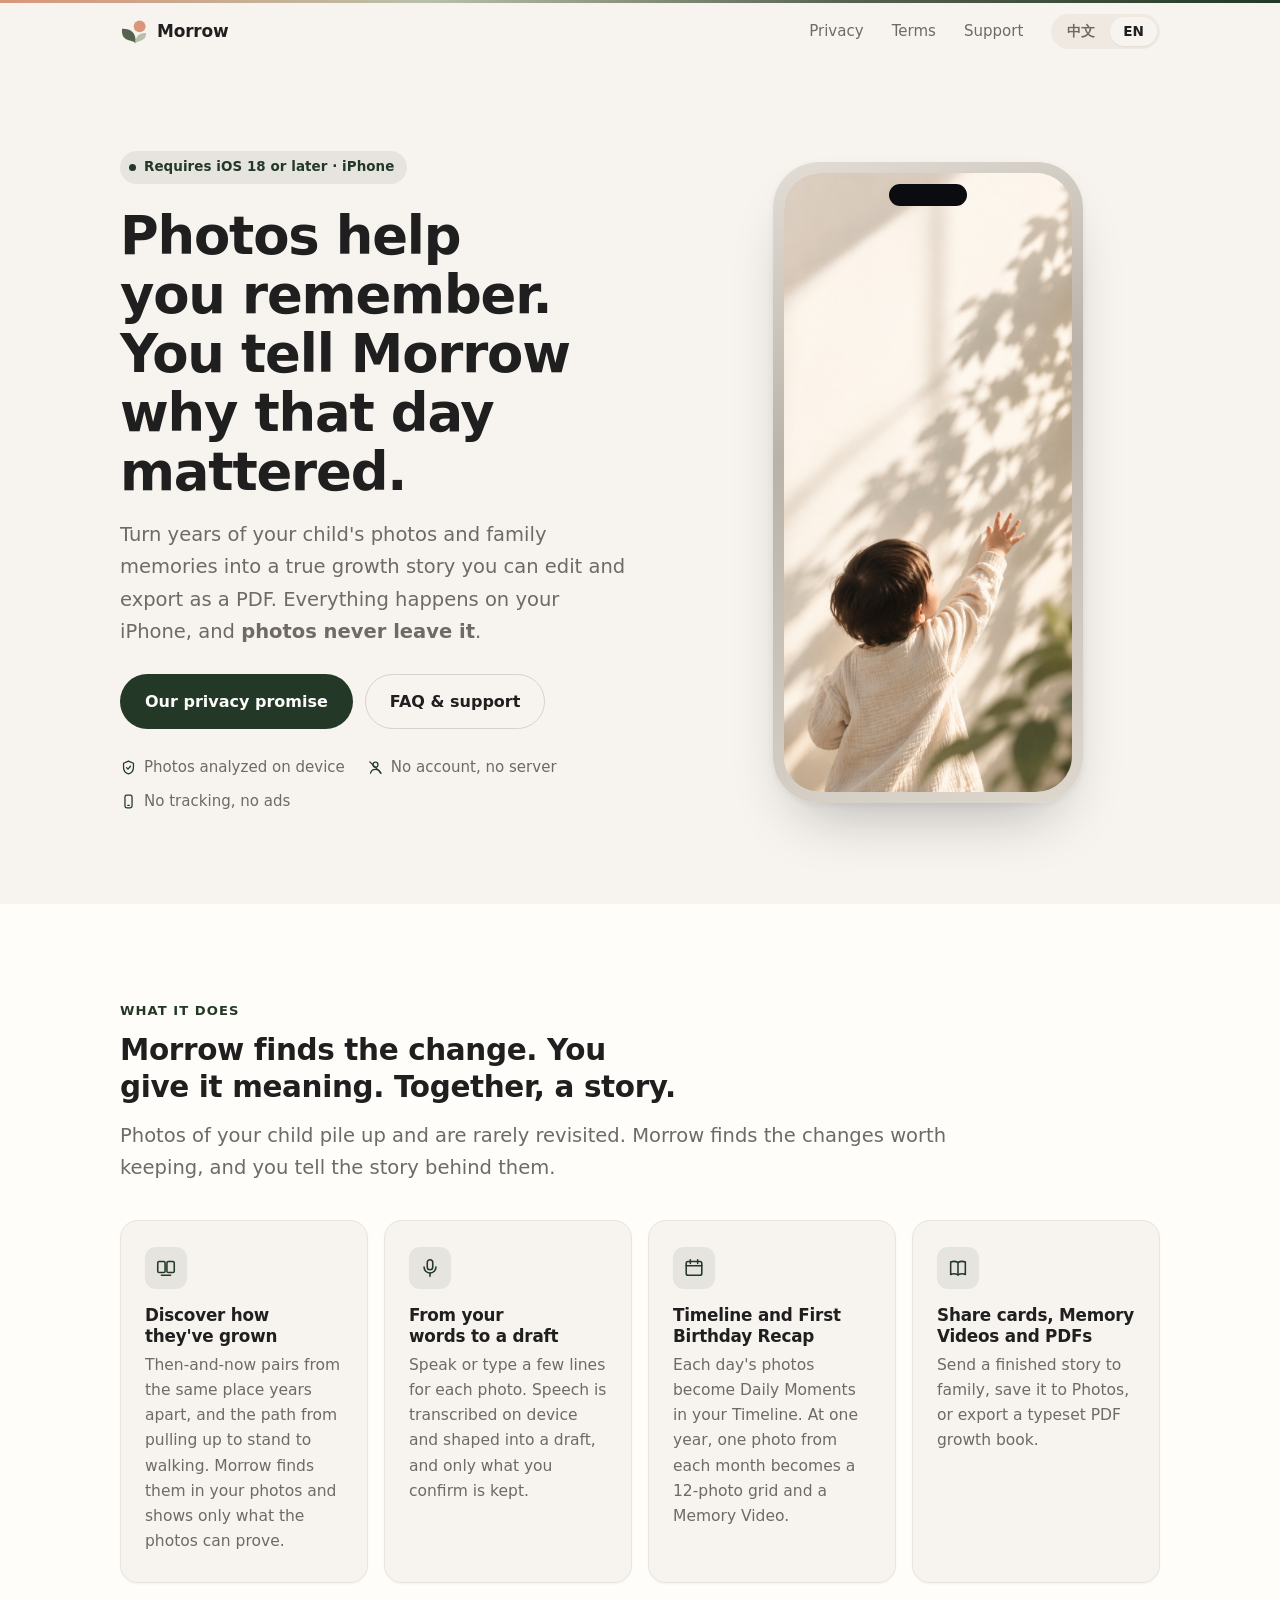
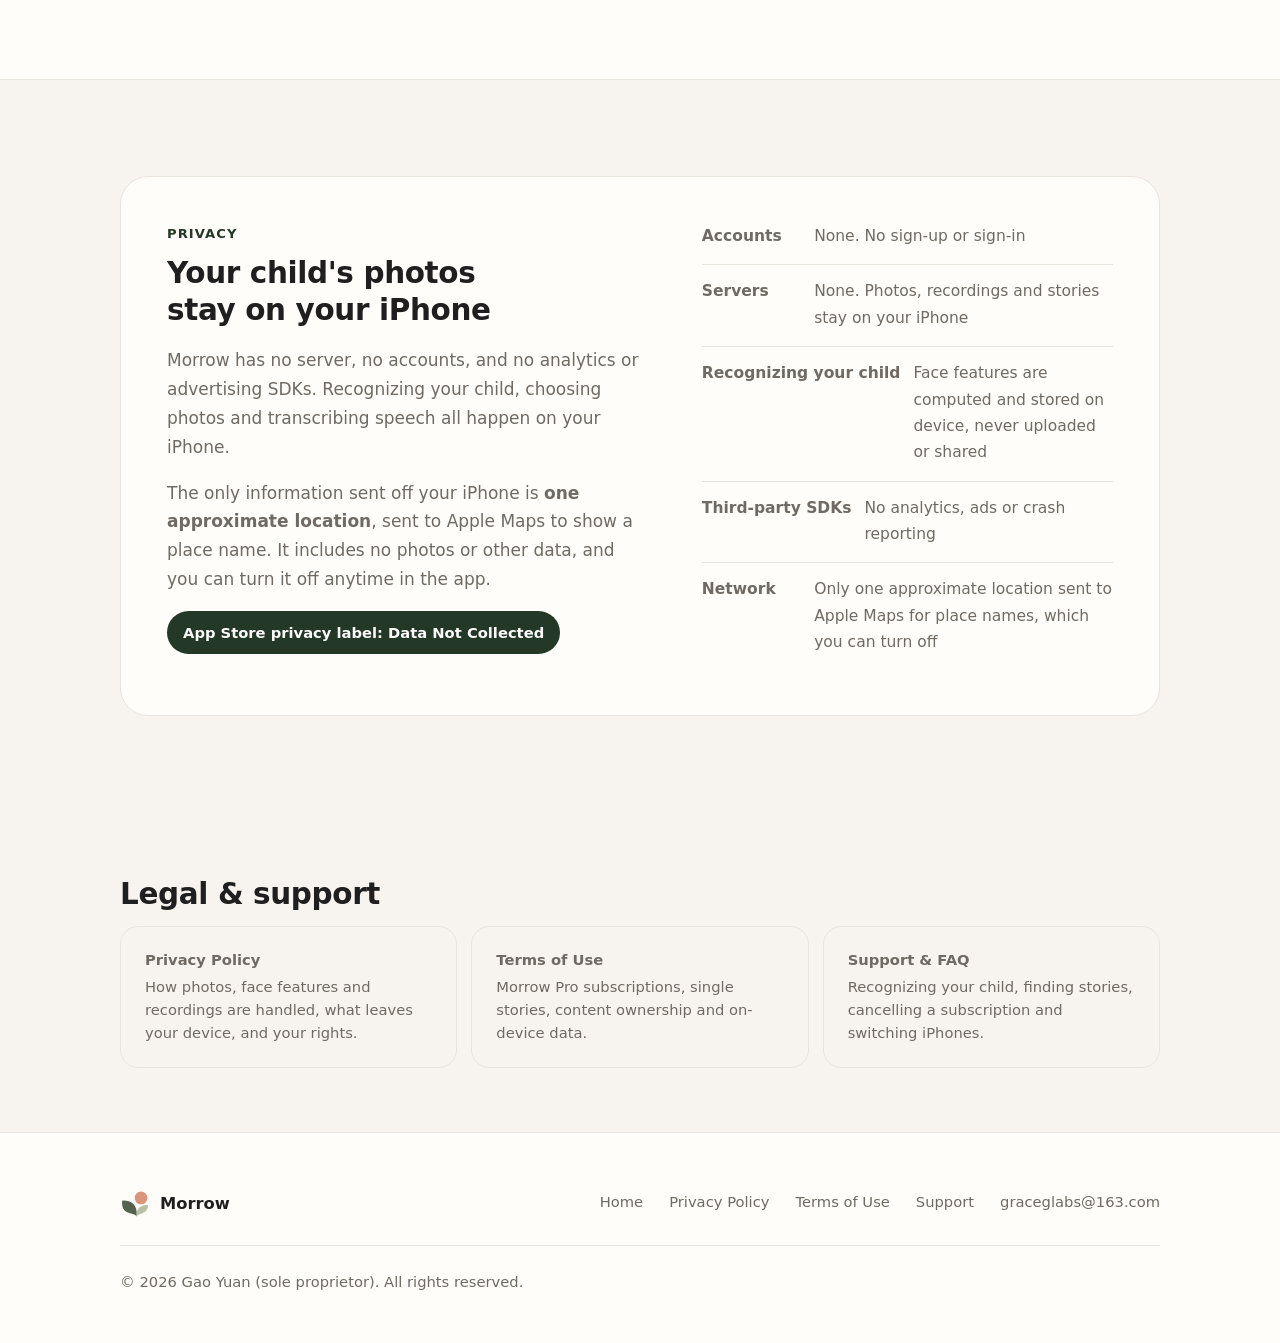
==== morrow/index.html @ 4520cb87 "同步 慢慢/Morrow 站点" ====
<!doctype html>
<html lang="zh-CN"
      data-title-zh="慢慢 — 让时光慢下来"
      data-title-en="Morrow — Small Moments, Bigger Tomorrow"
      data-desc-zh="慢慢帮家长把多年散落的孩子照片，完成为一篇真实、连贯、可编辑、可导出 PDF 的成长故事。照片只在你的 iPhone 上。"
      data-desc-en="Morrow turns years of your child's photos into a true, connected growth story you can edit and export as a PDF. Photos never leave your iPhone.">
<head>
<meta charset="utf-8">
<meta name="viewport" content="width=device-width, initial-scale=1, viewport-fit=cover">
<title>慢慢 — 让时光慢下来</title>
<meta name="description" content="慢慢帮家长把多年散落的孩子照片，完成为一篇真实、连贯、可编辑、可导出 PDF 的成长故事。照片只在你的 iPhone 上。">
<meta name="theme-color" content="#f7f3ee" media="(prefers-color-scheme: light)">
<meta name="theme-color" content="#161513" media="(prefers-color-scheme: dark)">
<link rel="icon" href="mark.svg" type="image/svg+xml">
<link rel="apple-touch-icon" href="mark.svg">
<link rel="stylesheet" href="style.css">
<script>
(function () {
  var d = document.documentElement, K = 'morrow-site-lang', l = null, m;
  try { m = location.search.match(/[?&]lang=(zh|en)/); if (m) { l = m[1]; } } catch (e) {}
  if (!l && location.hash === '#en') { l = 'en'; }
  if (!l && location.hash === '#zh') { l = 'zh'; }
  if (l) { try { localStorage.setItem(K, l); } catch (e) {} }
  if (!l) { try { var s = localStorage.getItem(K); if (s === 'zh' || s === 'en') { l = s; } } catch (e) {} }
  if (!l) {
    var n = navigator.languages || [navigator.language || ''];
    for (var i = 0; i < n.length; i++) { if (/^zh(-|_|$)/i.test(n[i] || '')) { l = 'zh'; break; } }
  }
  if (!l) {
    try {
      var t = Intl.DateTimeFormat().resolvedOptions().timeZone || '';
      if (t === 'Asia/Shanghai' || t === 'Asia/Chongqing' || t === 'Asia/Harbin' || t === 'Asia/Urumqi' || t === 'PRC') { l = 'zh'; }
    } catch (e) {}
  }
  d.setAttribute('data-lang', l || 'en');
  d.lang = (l === 'zh') ? 'zh-CN' : 'en';
  var T = d.getAttribute('data-title-' + (l || 'en'));
  if (T) { document.title = T; }
}());
</script>
<noscript><style>.langswitch { display: none; }</style></noscript>
</head>
<body>

<a class="skip" href="#main"><span lang="zh">跳到主要内容</span><span lang="en">Skip to content</span></a>

<header class="topbar">
  <div class="container topbar__inner">
    <a class="brand" href="index.html">
      <img src="mark.svg" alt="" aria-hidden="true" width="28" height="28">
      <span lang="zh">慢慢</span><span lang="en">Morrow</span>
    </a>

    <nav class="topnav" aria-label="Site">
      <a href="privacy.html"><span lang="zh">隐私政策</span><span lang="en">Privacy</span></a>
      <a href="terms.html"><span lang="zh">使用条款</span><span lang="en">Terms</span></a>
      <a href="support.html"><span lang="zh">支持</span><span lang="en">Support</span></a>
    </nav>

    <div class="langswitch" role="group" aria-label="Language / 语言">
      <button type="button" data-set-lang="zh" aria-pressed="true" lang="zh-CN">中文</button>
      <button type="button" data-set-lang="en" aria-pressed="false" lang="en">EN</button>
    </div>
  </div>
</header>

<main id="main">

  <section class="hero">
    <div class="container hero__grid">
      <div class="hero__copy">
        <p class="eyebrow">
          <span lang="zh">iOS 18 或更新版本 · iPhone</span><span lang="en">Requires iOS 18 or later · iPhone</span>
        </p>

        <h1>
          <span lang="zh">照片帮你想起来，<br>你来告诉慢慢，<br>那一天为什么重要</span><span lang="en">Photos help you remember.<br>You tell Morrow<br>why that day mattered.</span>
        </h1>

        <p class="lede">
          <span lang="zh">将多年散落的孩子照片与家庭记忆，整理为一篇真实、可编辑、可导出 PDF 的成长故事。全程在 iPhone 本机完成，<strong>照片不上传</strong>。</span><span lang="en">Turn years of your child's photos and family memories into a true growth story you can edit and export as a PDF. Everything happens on your iPhone, and <strong>photos never leave it</strong>.</span>
        </p>

        <div class="cta-row">
          <a class="btn btn--primary" href="#privacy">
            <span lang="zh">隐私承诺</span><span lang="en">Our privacy promise</span>
          </a>
          <a class="btn btn--ghost" href="support.html">
            <span lang="zh">常见问题</span><span lang="en">FAQ &amp; support</span>
          </a>
        </div>

        <ul class="trust">
          <li>
            <svg viewBox="0 0 24 24" fill="none" stroke="currentColor" stroke-width="1.8" stroke-linecap="round" stroke-linejoin="round" aria-hidden="true"><path d="M12 3 5 6v5.5c0 4.3 2.9 8.3 7 9.5 4.1-1.2 7-5.2 7-9.5V6l-7-3Z"/><path d="m9.2 12.2 2 2 3.6-4"/></svg>
            <span lang="zh">照片仅在本机分析</span><span lang="en">Photos analyzed on device</span>
          </li>
          <li>
            <svg viewBox="0 0 24 24" fill="none" stroke="currentColor" stroke-width="1.8" stroke-linecap="round" stroke-linejoin="round" aria-hidden="true"><circle cx="12" cy="8" r="3.5"/><path d="M5 20c.8-3.6 3.6-5.5 7-5.5s6.2 1.9 7 5.5"/><path d="m4 4 16 16"/></svg>
            <span lang="zh">无账号、无服务器</span><span lang="en">No account, no server</span>
          </li>
          <li>
            <svg viewBox="0 0 24 24" fill="none" stroke="currentColor" stroke-width="1.8" stroke-linecap="round" stroke-linejoin="round" aria-hidden="true"><rect x="7" y="3" width="10" height="18" rx="2.5"/><path d="M11 17.5h2"/></svg>
            <span lang="zh">不追踪、无广告</span><span lang="en">No tracking, no ads</span>
          </li>
        </ul>
      </div>

      <div class="hero__visual">
        <div class="device" aria-hidden="true">
          <div class="device__screen">
            <img class="device__photo" src="hero.jpg" alt="" width="720" height="1520" decoding="async">
          </div>
        </div>
      </div>
    </div>
  </section>

  <section class="band band--tint" id="features">
    <div class="container">
      <span class="section-kicker" lang="zh">慢慢能做什么</span>
      <span class="section-kicker" lang="en">What it does</span>

      <h2>
        <span lang="zh">机器发现变化，家长赋予意义，慢慢完成故事</span><span lang="en">Morrow finds the change. You give it meaning. Together, a story.</span>
      </h2>

      <p class="lede">
        <span lang="zh">孩子的照片越拍越多，却很少再被翻看。慢慢从相册中找出值得留下的变化，再由你讲述照片背后的故事。</span><span lang="en">Photos of your child pile up and are rarely revisited. Morrow finds the changes worth keeping, and you tell the story behind them.</span>
      </p>

      <div class="cards">
        <article class="card">
          <div class="card__icon">
            <svg viewBox="0 0 24 24" fill="none" stroke="currentColor" stroke-width="1.7" stroke-linecap="round" stroke-linejoin="round" aria-hidden="true"><rect x="3" y="5" width="8" height="12" rx="1.5"/><rect x="13" y="5" width="8" height="12" rx="1.5"/><path d="M7 20h10"/></svg>
          </div>
          <h3><span lang="zh">发现成长中的变化</span><span lang="en">Discover how they've grown</span></h3>
          <p>
            <span lang="zh">同一地点相隔数年的「那时 / 现在」，从扶着站到独立行走的成长路径，都能从照片中自动发现；只呈现照片能证明的事实。</span><span lang="en">Then-and-now pairs from the same place years apart, and the path from pulling up to stand to walking. Morrow finds them in your photos and shows only what the photos can prove.</span>
          </p>
        </article>

        <article class="card">
          <div class="card__icon">
            <svg viewBox="0 0 24 24" fill="none" stroke="currentColor" stroke-width="1.7" stroke-linecap="round" stroke-linejoin="round" aria-hidden="true"><rect x="9" y="3" width="6" height="11" rx="3"/><path d="M5.5 11a6.5 6.5 0 0 0 13 0"/><path d="M12 17.5V21"/></svg>
          </div>
          <h3><span lang="zh">讲述与成稿</span><span lang="en">From your words to a draft</span></h3>
          <p>
            <span lang="zh">为每张照片说几句或写几句，语音在本机转为文字并整理为初稿；故事中只保留你确认过的内容。</span><span lang="en">Speak or type a few lines for each photo. Speech is transcribed on device and shaped into a draft, and only what you confirm is kept.</span>
          </p>
        </article>

        <article class="card">
          <div class="card__icon">
            <svg viewBox="0 0 24 24" fill="none" stroke="currentColor" stroke-width="1.7" stroke-linecap="round" stroke-linejoin="round" aria-hidden="true"><rect x="3.5" y="5" width="17" height="15" rx="2"/><path d="M3.5 9.5h17"/><path d="M8 3v4M16 3v4"/></svg>
          </div>
          <h3><span lang="zh">时光与周岁回忆</span><span lang="en">Timeline and First Birthday Recap</span></h3>
          <p>
            <span lang="zh">每天的照片整理为时光中的成长瞬间；孩子满一岁时，从十二个月中各选一张，生成十二宫格与回忆视频。</span><span lang="en">Each day's photos become Daily Moments in your Timeline. At one year, one photo from each month becomes a 12-photo grid and a Memory Video.</span>
          </p>
        </article>

        <article class="card">
          <div class="card__icon">
            <svg viewBox="0 0 24 24" fill="none" stroke="currentColor" stroke-width="1.7" stroke-linecap="round" stroke-linejoin="round" aria-hidden="true"><path d="M4 5.5C6.5 4.5 9.5 4.5 12 6c2.5-1.5 5.5-1.5 8-.5V19c-2.5-1-5.5-1-8 .5-2.5-1.5-5.5-1.5-8-.5Z"/><path d="M12 6v13.5"/></svg>
          </div>
          <h3><span lang="zh">分享卡、回忆视频与 PDF</span><span lang="en">Share cards, Memory Videos and PDFs</span></h3>
          <p>
            <span lang="zh">完成的故事可发给家人、存到相册，或导出排版好的 PDF 成长书。</span><span lang="en">Send a finished story to family, save it to Photos, or export a typeset PDF growth book.</span>
          </p>
        </article>
      </div>
    </div>
  </section>

  <section class="band" id="privacy">
    <div class="container">
      <div class="panel">
        <div>
          <span class="section-kicker" lang="zh">隐私承诺</span>
          <span class="section-kicker" lang="en">Privacy</span>

          <h2>
            <span lang="zh">孩子的照片，只留在你的 iPhone 上</span><span lang="en">Your child's photos stay on your iPhone</span>
          </h2>

          <p class="muted">
            <span lang="zh">慢慢没有服务器与账号体系，也不含任何统计或广告 SDK。识别孩子、挑选照片与语音转写均在本机完成。</span><span lang="en">Morrow has no server, no accounts, and no analytics or advertising SDKs. Recognizing your child, choosing photos and transcribing speech all happen on your iPhone.</span>
          </p>

          <p class="muted">
            <span lang="zh">唯一对外发送的信息，是为显示地名提交给 Apple 地图的<strong>一处大致坐标</strong>，不含照片及其他信息，可随时在 App 中关闭。</span><span lang="en">The only information sent off your iPhone is <strong>one approximate location</strong>, sent to Apple Maps to show a place name. It includes no photos or other data, and you can turn it off anytime in the app.</span>
          </p>

          <p>
            <span class="badge-label" lang="zh">App Store 隐私标签：不收集数据</span>
            <span class="badge-label" lang="en">App Store privacy label: Data Not Collected</span>
          </p>
        </div>

        <ul class="factlist">
          <li>
            <b><span lang="zh">账号</span><span lang="en">Accounts</span></b>
            <span><span lang="zh">无需注册或登录</span><span lang="en">None. No sign-up or sign-in</span></span>
          </li>
          <li>
            <b><span lang="zh">服务器</span><span lang="en">Servers</span></b>
            <span><span lang="zh">无。照片、录音与故事仅保存在本机</span><span lang="en">None. Photos, recordings and stories stay on your iPhone</span></span>
          </li>
          <li>
            <b><span lang="zh">认出孩子</span><span lang="en">Recognizing your child</span></b>
            <span><span lang="zh">人脸特征仅在本机计算与保存，不上传、不共享</span><span lang="en">Face features are computed and stored on device, never uploaded or shared</span></span>
          </li>
          <li>
            <b><span lang="zh">第三方 SDK</span><span lang="en">Third-party SDKs</span></b>
            <span><span lang="zh">无统计、广告与崩溃上报</span><span lang="en">No analytics, ads or crash reporting</span></span>
          </li>
          <li>
            <b><span lang="zh">网络行为</span><span lang="en">Network</span></b>
            <span><span lang="zh">仅查询地名时向 Apple 地图发送一处大致坐标，可关闭</span><span lang="en">Only one approximate location sent to Apple Maps for place names, which you can turn off</span></span>
          </li>
        </ul>
      </div>
    </div>
  </section>

  <section class="band band--tight" id="docs">
    <div class="container">
      <h2>
        <span lang="zh">条款与支持</span><span lang="en">Legal &amp; support</span>
      </h2>

      <ul class="doclinks">
        <li>
          <a href="privacy.html">
            <strong><span lang="zh">隐私政策</span><span lang="en">Privacy Policy</span></strong>
            <span><span lang="zh">照片、人脸特征与录音的处理方式、对外发送的信息及你的权利。</span><span lang="en">How photos, face features and recordings are handled, what leaves your device, and your rights.</span></span>
          </a>
        </li>
        <li>
          <a href="terms.html">
            <strong><span lang="zh">使用条款</span><span lang="en">Terms of Use</span></strong>
            <span><span lang="zh">慢慢 Pro 自动续期订阅、单篇故事、内容归属与本机数据。</span><span lang="en">Morrow Pro subscriptions, single stories, content ownership and on-device data.</span></span>
          </a>
        </li>
        <li>
          <a href="support.html">
            <strong><span lang="zh">支持与常见问题</span><span lang="en">Support & FAQ</span></strong>
            <span><span lang="zh">无法识别孩子、尚未发现故事、取消订阅与更换设备。</span><span lang="en">Recognizing your child, finding stories, cancelling a subscription and switching iPhones.</span></span>
          </a>
        </li>
      </ul>
    </div>
  </section>

</main>

<footer>
  <div class="container">
    <div class="footer__top">
      <div class="footer__brand">
        <img src="mark.svg" alt="" aria-hidden="true" width="30" height="30">
        <span lang="zh">慢慢</span><span lang="en">Morrow</span>
      </div>
      <ul class="footer__nav">
        <li><a href="index.html"><span lang="zh">首页</span><span lang="en">Home</span></a></li>
        <li><a href="privacy.html"><span lang="zh">隐私政策</span><span lang="en">Privacy Policy</span></a></li>
        <li><a href="terms.html"><span lang="zh">使用条款</span><span lang="en">Terms of Use</span></a></li>
        <li><a href="support.html"><span lang="zh">支持</span><span lang="en">Support</span></a></li>
        <li><a href="mailto:graceglabs@163.com">graceglabs@163.com</a></li>
      </ul>
    </div>

    <div class="footer__legal">
      <p class="muted" lang="zh">© <span class="js-year">2026</span> 高园（个体工商户「北京贝贝之星孕婴服装专营店」经营者）。保留所有权利。</p>
      <p class="muted" lang="en">© <span class="js-year">2026</span> Gao Yuan (sole proprietor). All rights reserved.</p>
    <template data-icp-insertion-point></template>
    </div>
  </div>
</footer>

<script src="site.js" defer></script>
</body>
</html>
---- morrow/style.css ----
:root {
  --bg: #f7f3ee;
  --surface: #fffdf9;
  --surface-2: #efe9e1;
  --fg: #1f1f1f;
  --fg-2: #6f6a63;
  --fg-3: #938c83;
  --line: #e9e4de;
  --line-strong: #d9d2c9;
  --accent: #233827;
  --accent-fg: #fbfbfa;
  --accent-wash: rgba(35, 56, 39, 0.08);
  --coral: #c0704f;

  --b1: #d9967a;
  --b2: #b9c0a8;
  --b3: #55624f;
  --b4: #233827;

  --topbar-bg: rgba(247, 243, 238, 0.82);
  --shadow-sm: 0 1px 2px rgba(16, 18, 26, 0.05);
  --shadow-md: 0 1px 2px rgba(16, 18, 26, 0.04), 0 10px 28px -14px rgba(16, 18, 26, 0.18);
  --shadow-lg: 0 2px 6px rgba(16, 18, 26, 0.05), 0 32px 64px -28px rgba(16, 18, 26, 0.32);

  --r-sm: 11px;
  --r-md: 18px;
  --r-lg: 28px;
  --r-pill: 999px;

  --maxw: 1120px;
  --gutter: clamp(20px, 5vw, 40px);
}

@media (prefers-color-scheme: dark) {
  :root {
    --bg: #161513;
    --surface: #23211e;
    --surface-2: #2c2a26;
    --fg: #f2eee8;
    --fg-2: #a8a198;
    --fg-3: #857e75;
    --line: #3a3632;
    --line-strong: #4a4540;
    --accent: #c5d1b8;
    --accent-fg: #16241a;
    --accent-wash: rgba(197, 209, 184, 0.12);
    --coral: #e3a588;

    --b1: #e3a588;
    --b2: #c7ceb7;
    --b3: #a7b596;
    --b4: #c5d1b8;

    --topbar-bg: rgba(22, 21, 19, 0.8);
    --shadow-sm: 0 1px 2px rgba(0, 0, 0, 0.4);
    --shadow-md: 0 1px 2px rgba(0, 0, 0, 0.4), 0 12px 32px -16px rgba(0, 0, 0, 0.7);
    --shadow-lg: 0 2px 8px rgba(0, 0, 0, 0.45), 0 36px 72px -32px rgba(0, 0, 0, 0.85);
  }
}


*, *::before, *::after { box-sizing: border-box; }

html {
  -webkit-text-size-adjust: 100%;
  scroll-behavior: smooth;
  scroll-padding-top: 88px;
}

@media (prefers-reduced-motion: reduce) {
  html { scroll-behavior: auto; }
  *, *::before, *::after {
    animation-duration: 0.01ms !important;
    animation-iteration-count: 1 !important;
    transition-duration: 0.01ms !important;
  }
}

body {
  margin: 0;
  background: var(--bg);
  color: var(--fg);
  font-family: -apple-system, BlinkMacSystemFont, "SF Pro Text", "Segoe UI",
               "PingFang SC", "Hiragino Sans GB", "Microsoft YaHei", system-ui,
               "Helvetica Neue", Arial, sans-serif;
  font-size: 17px;
  line-height: 1.7;
  -webkit-font-smoothing: antialiased;
  text-rendering: optimizeLegibility;
}

body::before {
  content: "";
  position: fixed;
  inset: 0 0 auto 0;
  height: 3px;
  z-index: 60;
  background: linear-gradient(90deg, var(--b1), var(--b2), var(--b3), var(--b4));
}

img { max-width: 100%; height: auto; }

a {
  color: var(--accent);
  text-underline-offset: 3px;
  text-decoration-thickness: 1px;
}
a:hover { text-decoration-thickness: 2px; }

:focus-visible {
  outline: 2px solid var(--accent);
  outline-offset: 3px;
  border-radius: 4px;
}

p, li { overflow-wrap: break-word; }

strong { font-weight: 650; }

code, kbd {
  font-family: ui-monospace, SFMono-Regular, Menlo, monospace;
  font-size: 0.9em;
  padding: 1px 5px;
  border-radius: 5px;
  background: var(--surface-2);
}

hr { display: none; }

.skip {
  position: absolute;
  left: -9999px;
  top: 0;
  z-index: 100;
}
.skip:focus {
  left: 12px;
  top: 12px;
  padding: 10px 16px;
  background: var(--bg);
  border: 1px solid var(--line-strong);
  border-radius: var(--r-sm);
  text-decoration: none;
}


html[data-lang="zh"] [lang="en"],
html[data-lang="en"] [lang="zh"] { display: none; }

html[data-lang] .langswitch button { display: inline-block; }


.container {
  width: 100%;
  max-width: var(--maxw);
  margin: 0 auto;
  padding-inline: var(--gutter);
}

.prose { max-width: 760px; }

main { display: block; }


.topbar {
  position: sticky;
  top: 0;
  z-index: 50;
  background: var(--topbar-bg);
  -webkit-backdrop-filter: saturate(180%) blur(20px);
  backdrop-filter: saturate(180%) blur(20px);
  border-bottom: 1px solid transparent;
  transition: border-color 0.2s ease;
}
.topbar.is-scrolled { border-bottom-color: var(--line); }

.topbar__inner {
  display: flex;
  align-items: center;
  gap: 16px;
  min-height: 60px;
  padding-top: 3px;
}

.brand {
  display: inline-flex;
  align-items: center;
  gap: 9px;
  font-weight: 650;
  font-size: 1.06rem;
  letter-spacing: -0.01em;
  color: var(--fg);
  text-decoration: none;
  margin-right: auto;
}
.brand img {
  width: 28px;
  height: 28px;
  border-radius: 7px;
  flex: none;
}

.topnav {
  display: flex;
  align-items: center;
  gap: 4px;
}
.topnav a {
  padding: 7px 12px;
  border-radius: var(--r-sm);
  color: var(--fg-2);
  font-size: 0.94rem;
  font-weight: 500;
  text-decoration: none;
  white-space: nowrap;
}
.topnav a:hover { color: var(--fg); background: var(--surface); }
.topnav a[aria-current="page"] { color: var(--fg); font-weight: 600; }

@media (max-width: 720px) {
  .topnav { display: none; }
}

.langswitch {
  display: inline-flex;
  padding: 3px;
  gap: 2px;
  background: var(--surface-2);
  border-radius: var(--r-pill);
  flex: none;
}
.langswitch button {
  appearance: none;
  border: 0;
  margin: 0;
  padding: 5px 13px;
  font: inherit;
  font-size: 0.85rem;
  font-weight: 600;
  line-height: 1.4;
  color: var(--fg-2);
  background: transparent;
  border-radius: var(--r-pill);
  cursor: pointer;
  transition: color 0.15s ease, background-color 0.15s ease;
}
.langswitch button:hover { color: var(--fg); }

html[data-lang="zh"] .langswitch [data-set-lang="zh"],
html[data-lang="en"] .langswitch [data-set-lang="en"] {
  color: var(--fg);
  background: var(--bg);
  box-shadow: var(--shadow-sm);
  cursor: default;
}


h1, h2, h3 {
  color: var(--fg);
  line-height: 1.25;
  letter-spacing: -0.012em;
  text-wrap: balance;
}

h1 {
  font-size: clamp(2rem, 1.4rem + 2.6vw, 3.3rem);
  font-weight: 700;
  letter-spacing: -0.022em;
  line-height: 1.12;
  margin: 0 0 18px;
}

h2 {
  font-size: clamp(1.4rem, 1.2rem + 0.8vw, 1.9rem);
  font-weight: 660;
  margin: 0 0 14px;
}

h3 {
  font-size: 1.1rem;
  font-weight: 640;
  margin: 32px 0 8px;
}

.eyebrow {
  display: inline-flex;
  align-items: center;
  gap: 8px;
  padding: 5px 13px 5px 9px;
  margin: 0 0 22px;
  border-radius: var(--r-pill);
  background: var(--accent-wash);
  color: var(--accent);
  font-size: 0.84rem;
  font-weight: 600;
  letter-spacing: 0.005em;
}
.eyebrow::before {
  content: "";
  width: 7px;
  height: 7px;
  border-radius: 50%;
  background: currentColor;
}

.section-kicker {
  display: block;
  margin: 0 0 10px;
  color: var(--accent);
  font-size: 0.82rem;
  font-weight: 700;
  letter-spacing: 0.08em;
  text-transform: uppercase;
}

.lede {
  font-size: clamp(1.05rem, 1rem + 0.35vw, 1.22rem);
  line-height: 1.65;
  color: var(--fg-2);
  margin: 0 0 26px;
  max-width: 46em;
}

.muted { color: var(--fg-2); }

.small { font-size: 0.92rem; }


section { scroll-margin-top: 88px; }

.band { padding: clamp(56px, 8vw, 96px) 0; }
.band--tint { background: var(--surface); }
.band--tight { padding: clamp(40px, 5vw, 64px) 0; }

.band + .band--tint,
.band--tint + .band { border-top: 1px solid var(--line); }


.hero {
  padding: clamp(48px, 7vw, 92px) 0 clamp(52px, 7vw, 96px);
}

.hero__grid {
  display: grid;
  gap: clamp(36px, 5vw, 64px);
  align-items: center;
}

@media (min-width: 900px) {
  .hero__grid { grid-template-columns: minmax(0, 1.05fr) minmax(0, 0.95fr); }
}

.hero__copy { min-width: 0; }

.cta-row {
  display: flex;
  flex-wrap: wrap;
  gap: 12px;
  margin: 0 0 26px;
}

.btn {
  display: inline-flex;
  align-items: center;
  justify-content: center;
  gap: 8px;
  padding: 13px 24px;
  border-radius: var(--r-pill);
  font-size: 1rem;
  font-weight: 600;
  text-decoration: none;
  border: 1px solid transparent;
  transition: transform 0.12s ease, background-color 0.15s ease, border-color 0.15s ease;
}
.btn:active { transform: scale(0.985); }

.btn--primary {
  background: var(--accent);
  color: var(--accent-fg);
}
.btn--primary:hover { filter: brightness(1.08); }

.btn--ghost {
  background: transparent;
  color: var(--fg);
  border-color: var(--line-strong);
}
.btn--ghost:hover { background: var(--surface); border-color: var(--fg-3); }

.trust {
  display: flex;
  flex-wrap: wrap;
  gap: 8px 22px;
  margin: 0;
  padding: 0;
  list-style: none;
  color: var(--fg-2);
  font-size: 0.94rem;
}
.trust li {
  display: flex;
  align-items: center;
  gap: 7px;
}
.trust svg { width: 17px; height: 17px; flex: none; color: var(--accent); }


.hero__visual {
  display: flex;
  justify-content: center;
  min-width: 0;
}

.device {
  position: relative;
  width: min(310px, 82vw);
  aspect-ratio: 9 / 18.6;
  padding: 11px;
  border-radius: 46px;
  background: linear-gradient(160deg, #e2ddd5, #b9b2a8 40%, #ddd7ce);
  box-shadow: var(--shadow-lg);
  flex: none;
}

@media (prefers-color-scheme: dark) {
  .device { background: linear-gradient(160deg, #3d3a35, #24221f 40%, #36332e); }
}

.device__screen {
  position: relative;
  height: 100%;
  border-radius: 36px;
  overflow: hidden;
  background: var(--bg);
  display: flex;
  align-items: center;
  justify-content: center;
}

.device__screen::before {
  content: "";
  position: absolute;
  top: 11px;
  left: 50%;
  transform: translateX(-50%);
  width: 78px;
  height: 22px;
  border-radius: var(--r-pill);
  background: #0b0c10;
  z-index: 3;
}

.device__photo {
  position: absolute;
  inset: 0;
  width: 100%;
  height: 100%;
  object-fit: cover;
  object-position: center bottom;
}

.cards {
  display: grid;
  gap: 16px;
  grid-template-columns: 1fr;
  margin-top: 36px;
}
@media (min-width: 620px) { .cards { grid-template-columns: repeat(2, minmax(0, 1fr)); } }
@media (min-width: 1000px) { .cards { grid-template-columns: repeat(4, minmax(0, 1fr)); } }

.card {
  padding: 26px 24px 28px;
  background: var(--bg);
  border: 1px solid var(--line);
  border-radius: var(--r-md);
  box-shadow: var(--shadow-sm);
}
.card h3 { margin: 16px 0 6px; font-size: 1.05rem; }
.card p { margin: 0; color: var(--fg-2); font-size: 0.97rem; line-height: 1.62; }

.card__icon {
  display: grid;
  place-items: center;
  width: 42px;
  height: 42px;
  border-radius: var(--r-sm);
  background: var(--accent-wash);
  color: var(--accent);
}
.card__icon svg { width: 22px; height: 22px; }


.panel {
  display: grid;
  gap: clamp(28px, 4vw, 52px);
  padding: clamp(28px, 4vw, 46px);
  background: var(--surface);
  border: 1px solid var(--line);
  border-radius: var(--r-lg);
}
@media (min-width: 860px) {
  .panel { grid-template-columns: minmax(0, 1fr) minmax(0, 0.85fr); align-items: start; }
}
.panel p:last-child { margin-bottom: 0; }

.factlist {
  margin: 0;
  padding: 0;
  list-style: none;
  display: grid;
  gap: 2px;
}
.factlist li {
  display: flex;
  gap: 13px;
  align-items: baseline;
  padding: 13px 0;
  border-top: 1px solid var(--line);
  font-size: 0.97rem;
}
.factlist li:first-child { border-top: 0; padding-top: 0; }
.factlist b {
  flex: none;
  min-width: 6.4em;
  font-weight: 600;
  color: var(--fg);
}
.factlist span { color: var(--fg-2); }

.badge-label {
  display: inline-flex;
  align-items: center;
  gap: 8px;
  padding: 9px 16px;
  border-radius: var(--r-pill);
  background: var(--accent);
  color: var(--accent-fg);
  font-size: 0.92rem;
  font-weight: 650;
}


.doclinks {
  display: grid;
  gap: 14px;
  grid-template-columns: repeat(auto-fit, minmax(230px, 1fr));
  margin: 0;
  padding: 0;
  list-style: none;
}
.doclinks a {
  display: block;
  height: 100%;
  padding: 22px 24px;
  background: var(--bg);
  border: 1px solid var(--line);
  border-radius: var(--r-md);
  text-decoration: none;
  color: var(--fg);
  transition: border-color 0.15s ease, transform 0.15s ease;
}
.doclinks a:hover { border-color: var(--accent); transform: translateY(-2px); }
.doclinks strong { display: block; font-size: 1.02rem; font-weight: 640; margin-bottom: 4px; }
.doclinks span { display: block; color: var(--fg-2); font-size: 0.92rem; line-height: 1.55; }


.pagehead {
  padding: clamp(38px, 5.5vw, 64px) 0 clamp(24px, 3vw, 34px);
  border-bottom: 1px solid var(--line);
  margin-bottom: clamp(32px, 4vw, 48px);
}
.pagehead h1 { font-size: clamp(1.85rem, 1.4rem + 1.6vw, 2.6rem); margin-bottom: 10px; }
.pagehead .lede { margin-bottom: 0; }

.back {
  display: inline-flex;
  align-items: center;
  gap: 6px;
  margin-bottom: 22px;
  color: var(--fg-2);
  font-size: 0.92rem;
  text-decoration: none;
}
.back:hover { color: var(--fg); }

.doc h2 {
  font-size: 1.28rem;
  margin: 48px 0 12px;
  padding-top: 26px;
  border-top: 1px solid var(--line);
}
.doc > :first-child { margin-top: 0; }
.doc h2:first-of-type { margin-top: 0; }
.doc p { margin: 0 0 16px; }
.doc ul, .doc ol { padding-left: 1.35em; margin: 0 0 16px; }
.doc li { margin-bottom: 9px; }
.doc li::marker { color: var(--fg-3); }

.meta {
  display: grid;
  gap: 7px;
  padding: 20px 22px;
  margin: 0 0 30px;
  background: var(--surface);
  border: 1px solid var(--line);
  border-radius: var(--r-md);
  color: var(--fg-2);
  font-size: 0.93rem;
  line-height: 1.55;
}
.meta div { display: flex; gap: 10px 14px; flex-wrap: wrap; }
.meta dt {
  flex: none;
  min-width: 7.5em;
  margin: 0;
  color: var(--fg-3);
  font-weight: 500;
}
.meta dd {
  flex: 1 1 16em;
  margin: 0;
  min-width: 0;
  color: var(--fg-2);
}
.meta a { color: var(--accent); }

.callout {
  padding: 20px 22px;
  margin: 0 0 26px;
  background: var(--accent-wash);
  border: 1px solid color-mix(in srgb, var(--accent) 28%, transparent);
  border-radius: var(--r-md);
}
.callout > :last-child { margin-bottom: 0; }
.callout--warn {
  background: color-mix(in srgb, var(--coral) 9%, transparent);
  border-color: color-mix(in srgb, var(--coral) 30%, transparent);
}

@supports not (color: color-mix(in srgb, red 10%, transparent)) {
  .callout { border-color: var(--line-strong); }
  .callout--warn { background: var(--surface-2); border-color: var(--line-strong); }
}

details {
  border: 1px solid var(--line);
  border-radius: var(--r-md);
  padding: 4px 20px;
  margin-bottom: 10px;
  background: var(--bg);
}
details[open] { background: var(--surface); }
details > summary {
  cursor: pointer;
  font-weight: 600;
  padding: 14px 0;
  list-style: none;
  display: flex;
  align-items: baseline;
  gap: 10px;
}
details > summary::-webkit-details-marker { display: none; }
details > summary::before {
  content: "";
  flex: none;
  width: 7px;
  height: 7px;
  border-right: 2px solid var(--fg-3);
  border-bottom: 2px solid var(--fg-3);
  transform: rotate(-45deg) translateY(-2px);
  transition: transform 0.18s ease;
}
details[open] > summary::before { transform: rotate(45deg) translateY(-1px); }
details > summary + * { margin-top: 0; }
details > :last-child { margin-bottom: 16px; }

.faq-group { margin-bottom: 34px; }

.table-scroll {
  overflow-x: auto;
  border: 1px solid var(--line);
  border-radius: var(--r-md);
  margin: 0 0 22px;
  -webkit-overflow-scrolling: touch;
}
table {
  width: 100%;
  border-collapse: collapse;
  font-size: 0.93rem;
  min-width: 520px;
}
th, td {
  padding: 12px 15px;
  text-align: left;
  vertical-align: top;
  border-bottom: 1px solid var(--line);
}
tr:last-child td { border-bottom: 0; }
th {
  background: var(--surface);
  font-weight: 620;
  color: var(--fg);
  white-space: nowrap;
}
th:nth-child(1) { width: 24%; }
th:nth-child(2) { width: 26%; }


footer {
  border-top: 1px solid var(--line);
  background: var(--surface);
  padding: clamp(36px, 5vw, 56px) 0 clamp(30px, 4vw, 44px);
  font-size: 0.92rem;
  color: var(--fg-2);
}

main > .prose { padding-bottom: clamp(48px, 7vw, 88px); }

.footer__top {
  display: flex;
  flex-wrap: wrap;
  gap: 22px 40px;
  align-items: flex-start;
  justify-content: space-between;
  padding-bottom: 26px;
  margin-bottom: 24px;
  border-bottom: 1px solid var(--line);
}

.footer__brand {
  display: flex;
  align-items: center;
  gap: 10px;
  font-weight: 650;
  font-size: 1.02rem;
  color: var(--fg);
}
.footer__brand img { width: 30px; height: 30px; border-radius: 8px; }

.footer__nav {
  display: flex;
  flex-wrap: wrap;
  gap: 10px 26px;
  margin: 0;
  padding: 0;
  list-style: none;
}
.footer__nav a { color: var(--fg-2); text-decoration: none; }
.footer__nav a:hover { color: var(--accent); text-decoration: underline; }

.footer__legal p { margin: 0 0 6px; line-height: 1.6; }
.footer__legal p:last-child { margin-bottom: 0; }
.footer__legal .muted a { color: var(--fg-2); }

@media (max-width: 560px) {
  body { font-size: 16px; }
  .btn { width: 100%; }
  .cta-row { flex-direction: column; align-items: stretch; }
  .device { width: min(250px, 66vw); }
}
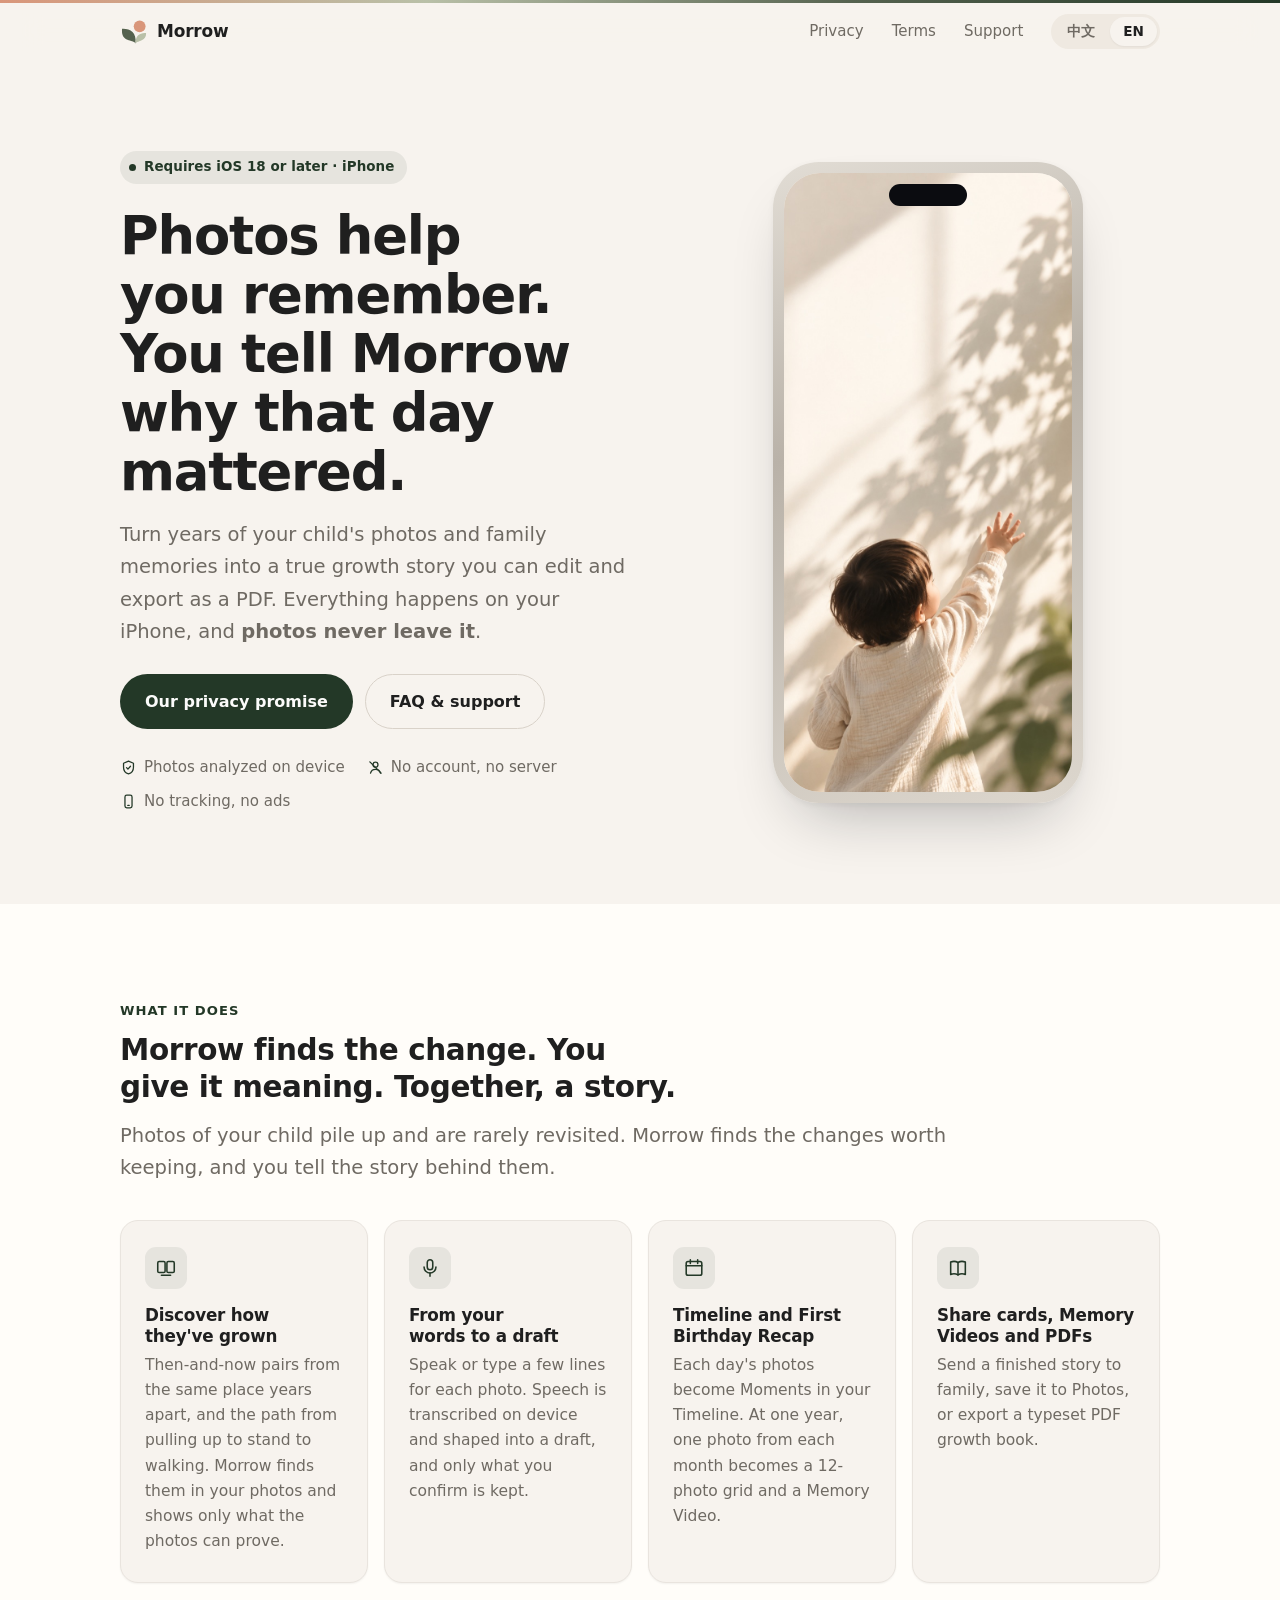
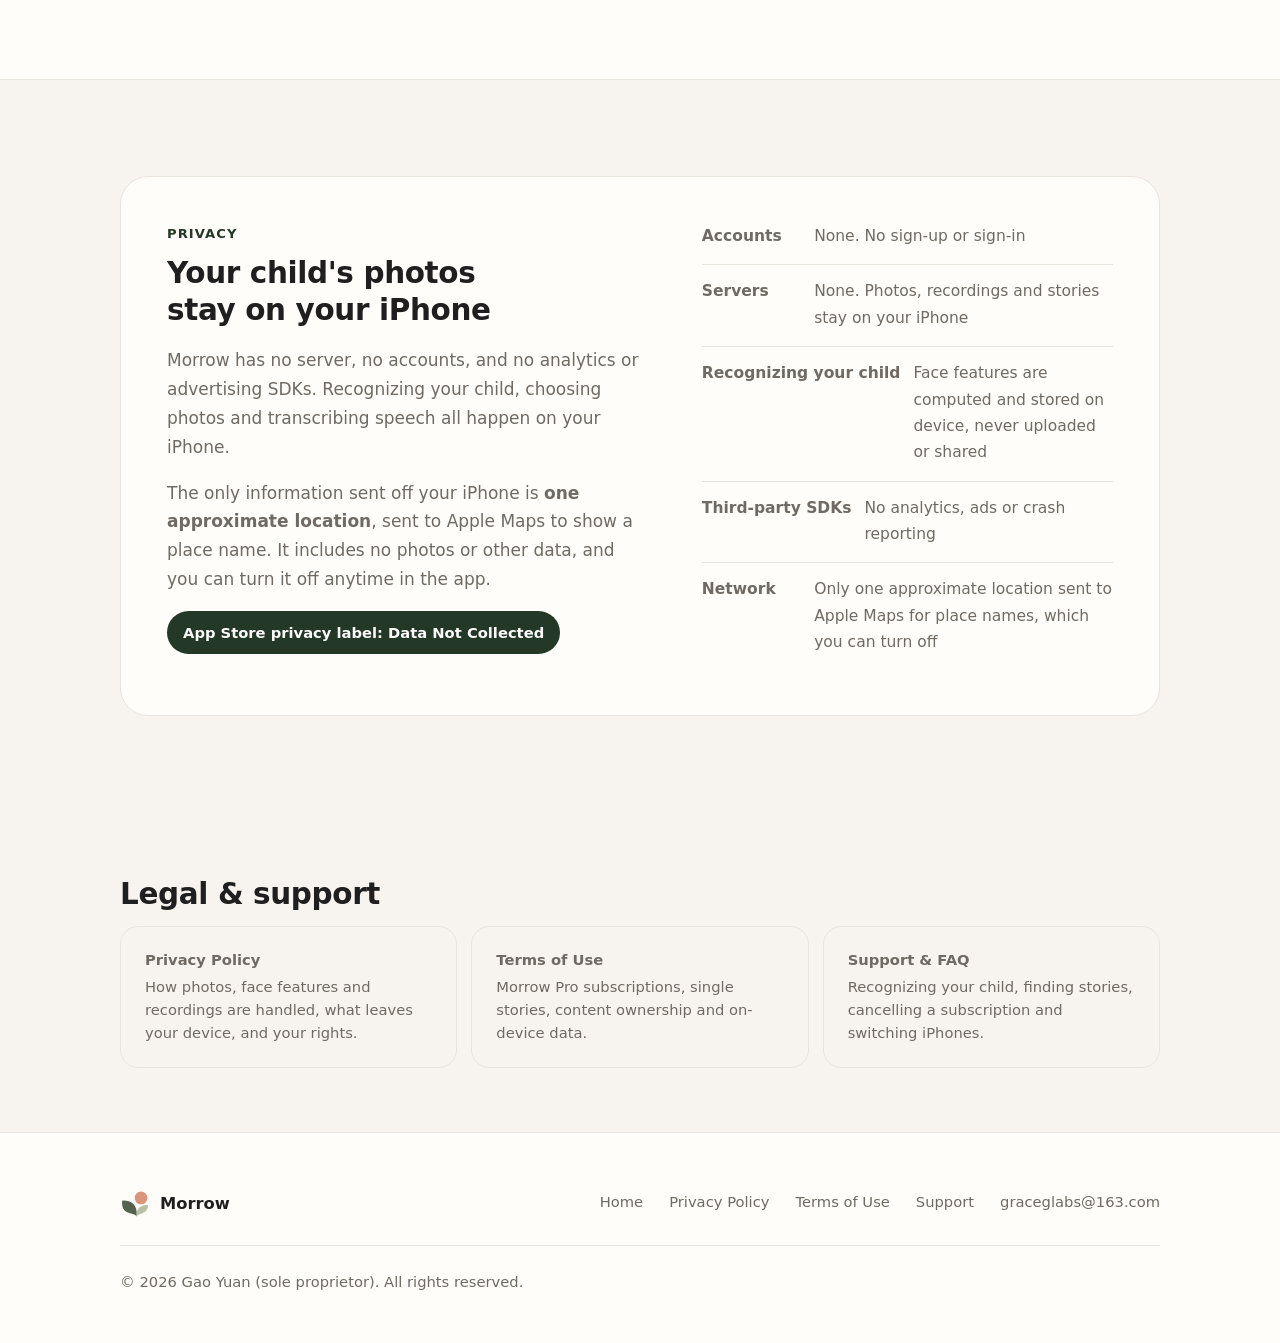
==== commit d2b398da: "同步 慢慢/Morrow 站点" ====
--- a/morrow/index.html
+++ b/morrow/index.html
@@ -156,7 +156,7 @@
           </div>
           <h3><span lang="zh">时光与周岁回忆</span><span lang="en">Timeline and First Birthday Recap</span></h3>
           <p>
-            <span lang="zh">每天的照片整理为时光中的成长瞬间；孩子满一岁时，从十二个月中各选一张，生成十二宫格与回忆视频。</span><span lang="en">Each day's photos become Daily Moments in your Timeline. At one year, one photo from each month becomes a 12-photo grid and a Memory Video.</span>
+            <span lang="zh">每天的照片整理为时光中的成长瞬间；孩子满一岁时，从十二个月中各选一张，生成十二宫格与回忆视频。</span><span lang="en">Each day's photos become Moments in your Timeline. At one year, one photo from each month becomes a 12-photo grid and a Memory Video.</span>
           </p>
         </article>
 
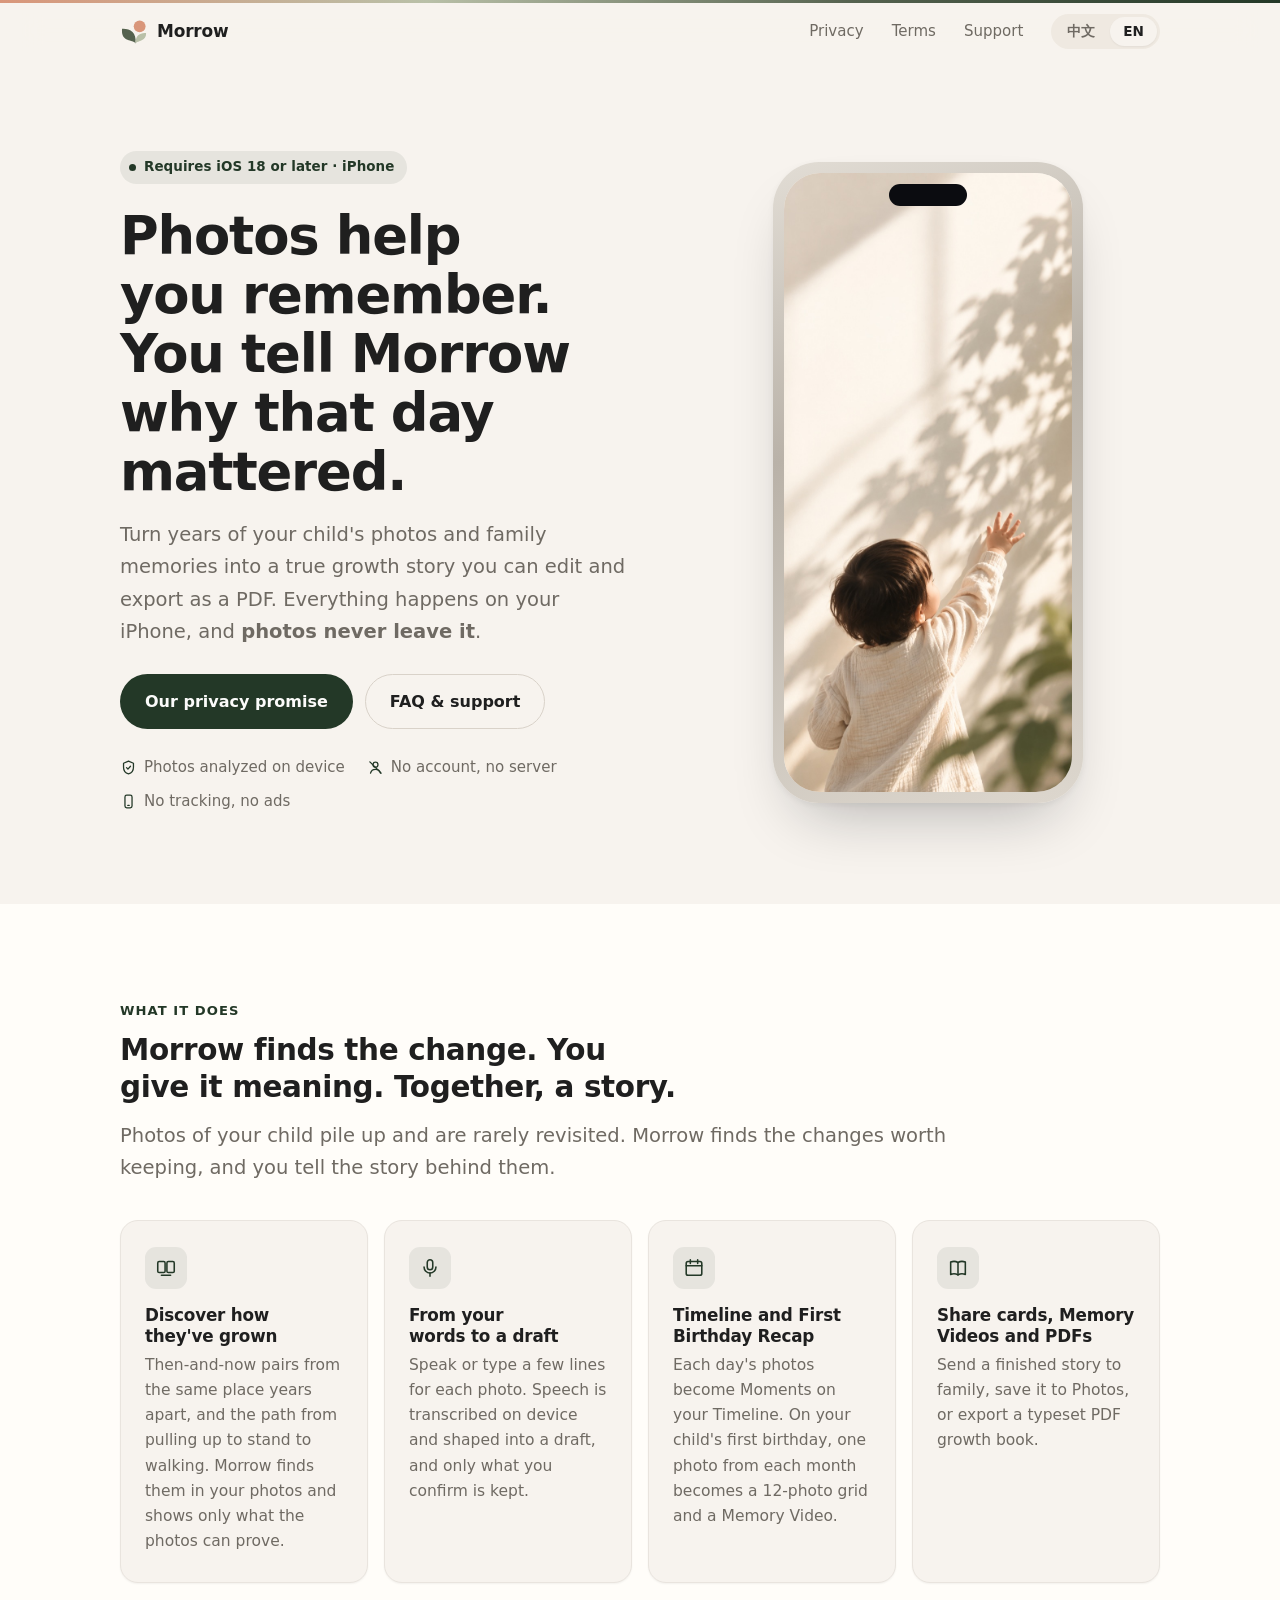
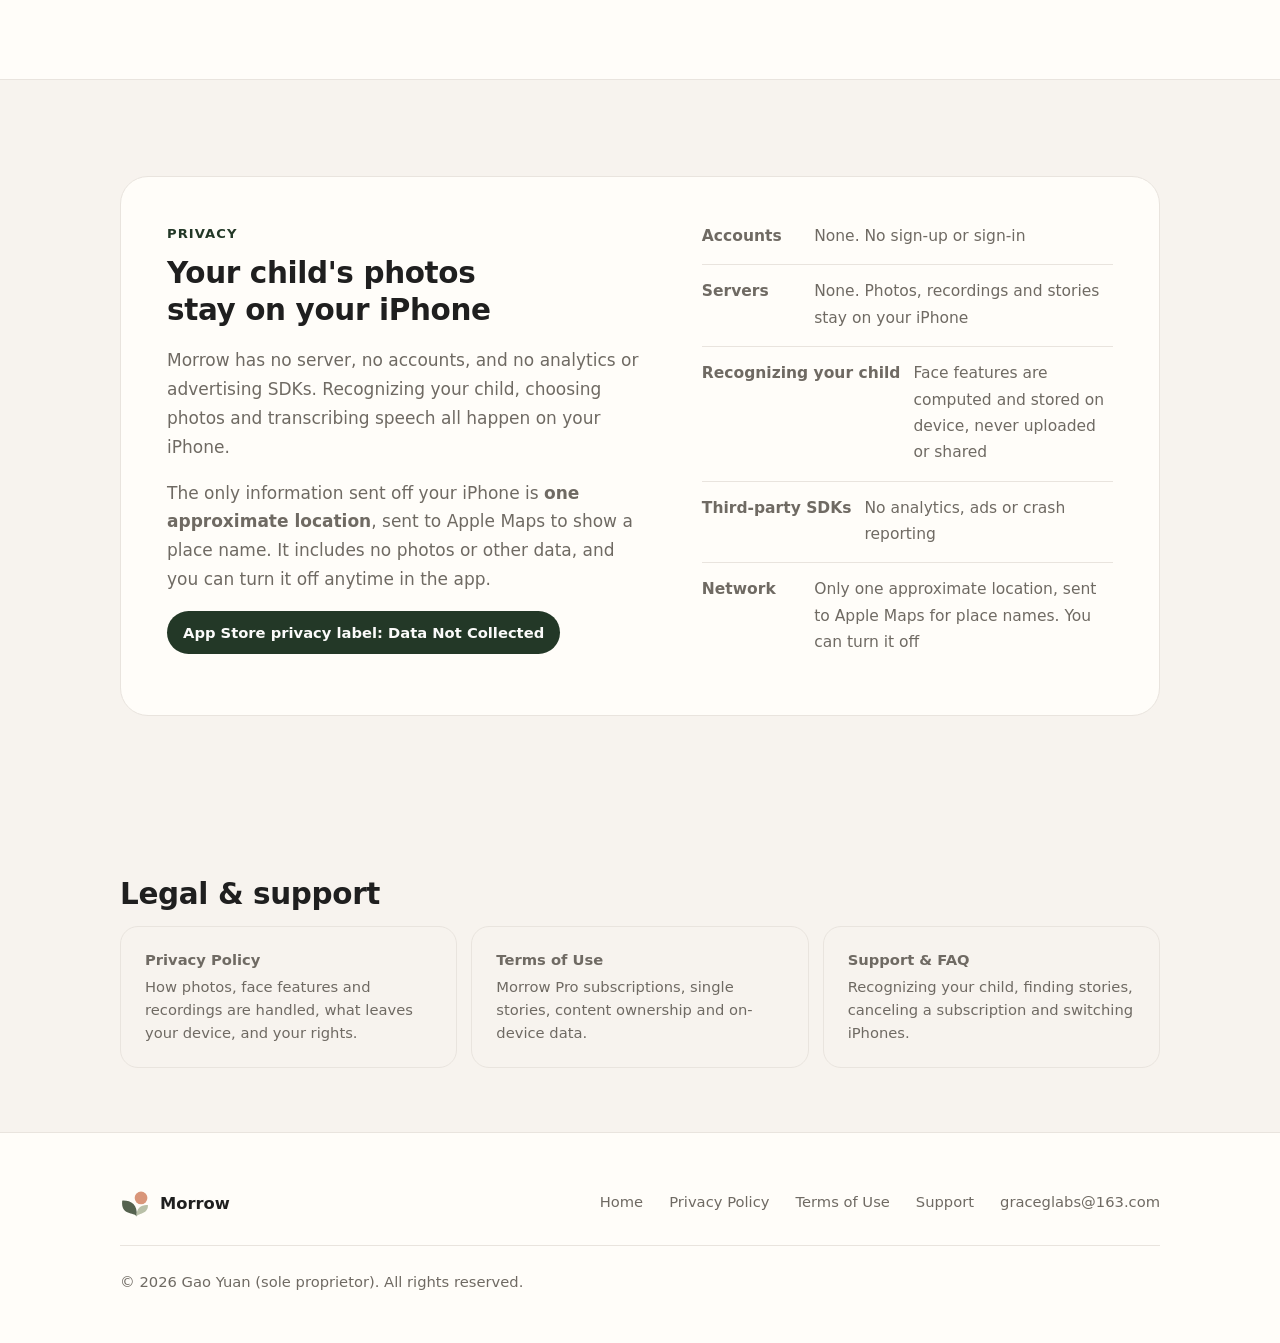
==== commit 6a643a0b: "同步 慢慢/Morrow 站点" ====
--- a/morrow/index.html
+++ b/morrow/index.html
@@ -156,7 +156,7 @@
           </div>
           <h3><span lang="zh">时光与周岁回忆</span><span lang="en">Timeline and First Birthday Recap</span></h3>
           <p>
-            <span lang="zh">每天的照片整理为时光中的成长瞬间；孩子满一岁时，从十二个月中各选一张，生成十二宫格与回忆视频。</span><span lang="en">Each day's photos become Moments in your Timeline. At one year, one photo from each month becomes a 12-photo grid and a Memory Video.</span>
+            <span lang="zh">每天的照片整理为时光中的成长瞬间；孩子满一岁时，从十二个月中各选一张，生成十二宫格与回忆视频。</span><span lang="en">Each day's photos become Moments on your Timeline. On your child's first birthday, one photo from each month becomes a 12-photo grid and a Memory Video.</span>
           </p>
         </article>
 
@@ -217,7 +217,7 @@
           </li>
           <li>
             <b><span lang="zh">网络行为</span><span lang="en">Network</span></b>
-            <span><span lang="zh">仅查询地名时向 Apple 地图发送一处大致坐标，可关闭</span><span lang="en">Only one approximate location sent to Apple Maps for place names, which you can turn off</span></span>
+            <span><span lang="zh">仅查询地名时向 Apple 地图发送一处大致坐标，可关闭</span><span lang="en">Only one approximate location, sent to Apple Maps for place names. You can turn it off</span></span>
           </li>
         </ul>
       </div>
@@ -246,7 +246,7 @@
         <li>
           <a href="support.html">
             <strong><span lang="zh">支持与常见问题</span><span lang="en">Support & FAQ</span></strong>
-            <span><span lang="zh">无法识别孩子、尚未发现故事、取消订阅与更换设备。</span><span lang="en">Recognizing your child, finding stories, cancelling a subscription and switching iPhones.</span></span>
+            <span><span lang="zh">无法识别孩子、尚未发现故事、取消订阅与更换设备。</span><span lang="en">Recognizing your child, finding stories, canceling a subscription and switching iPhones.</span></span>
           </a>
         </li>
       </ul>
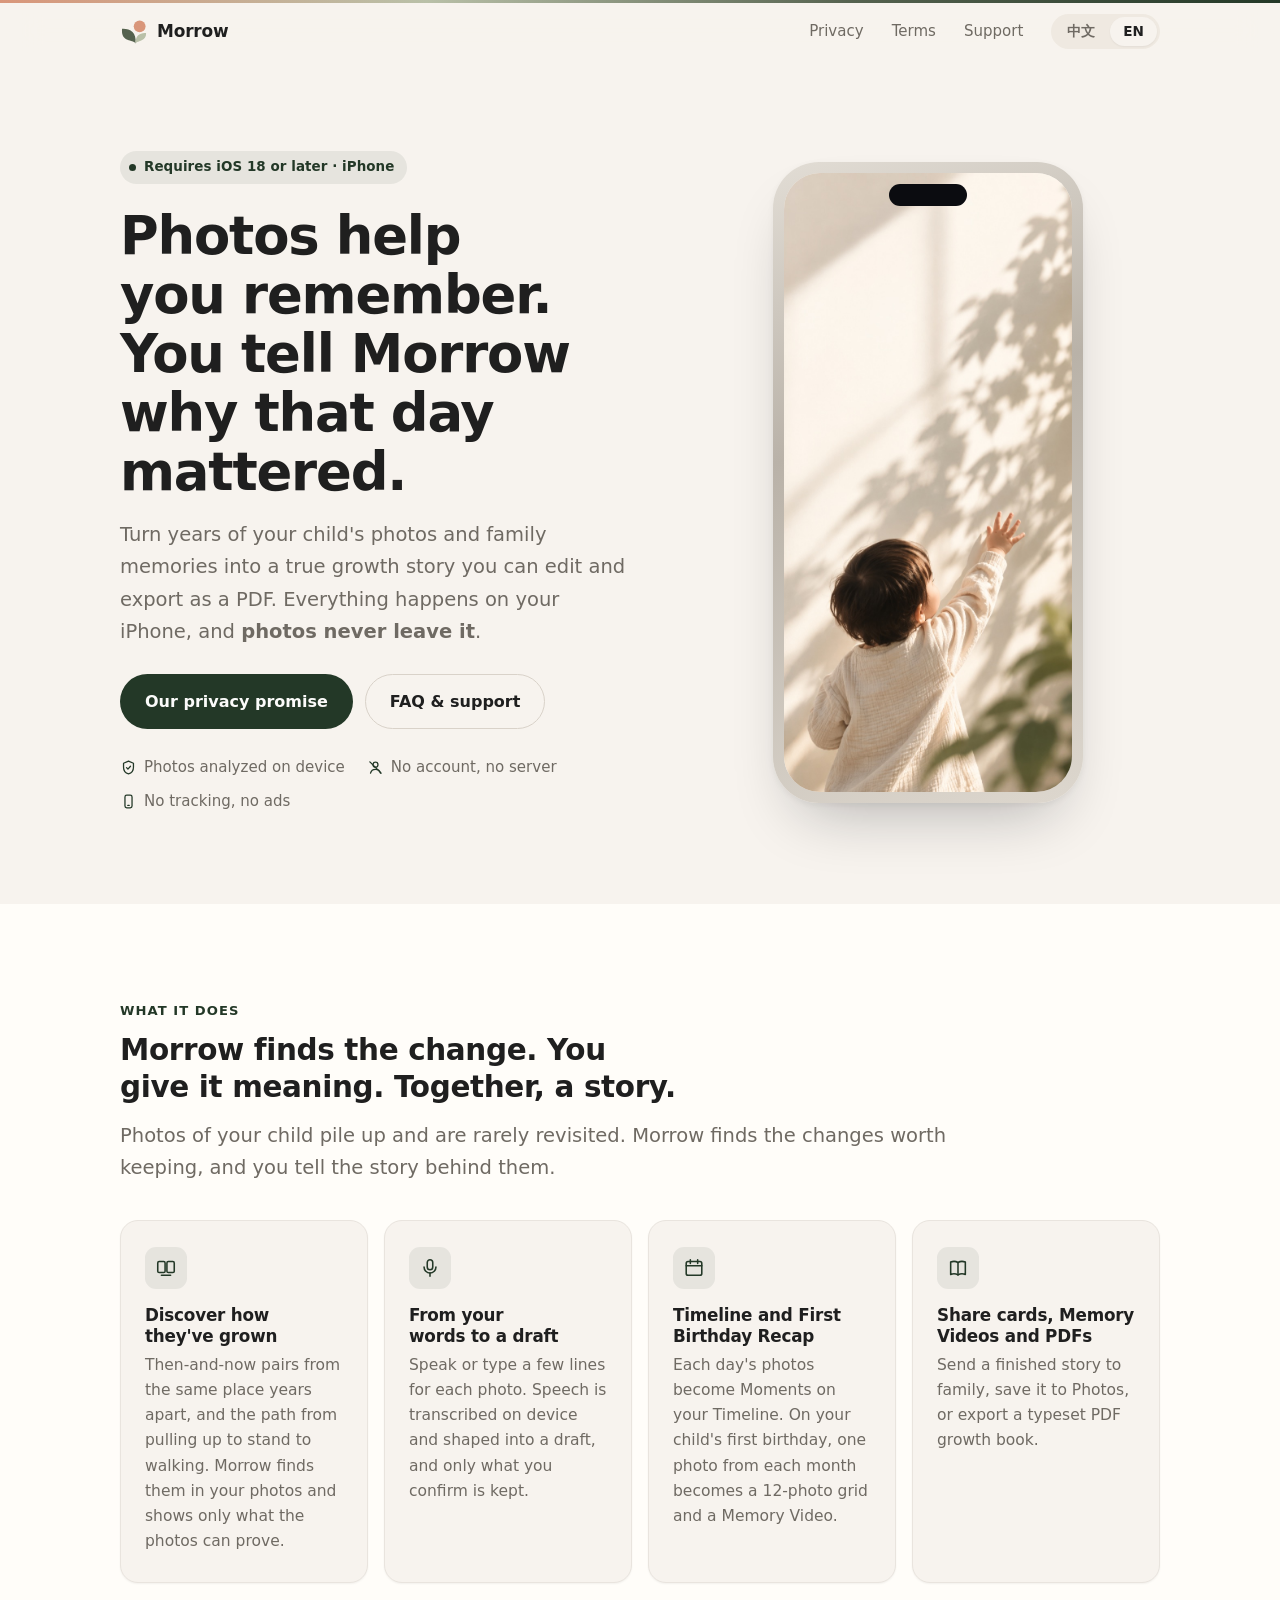
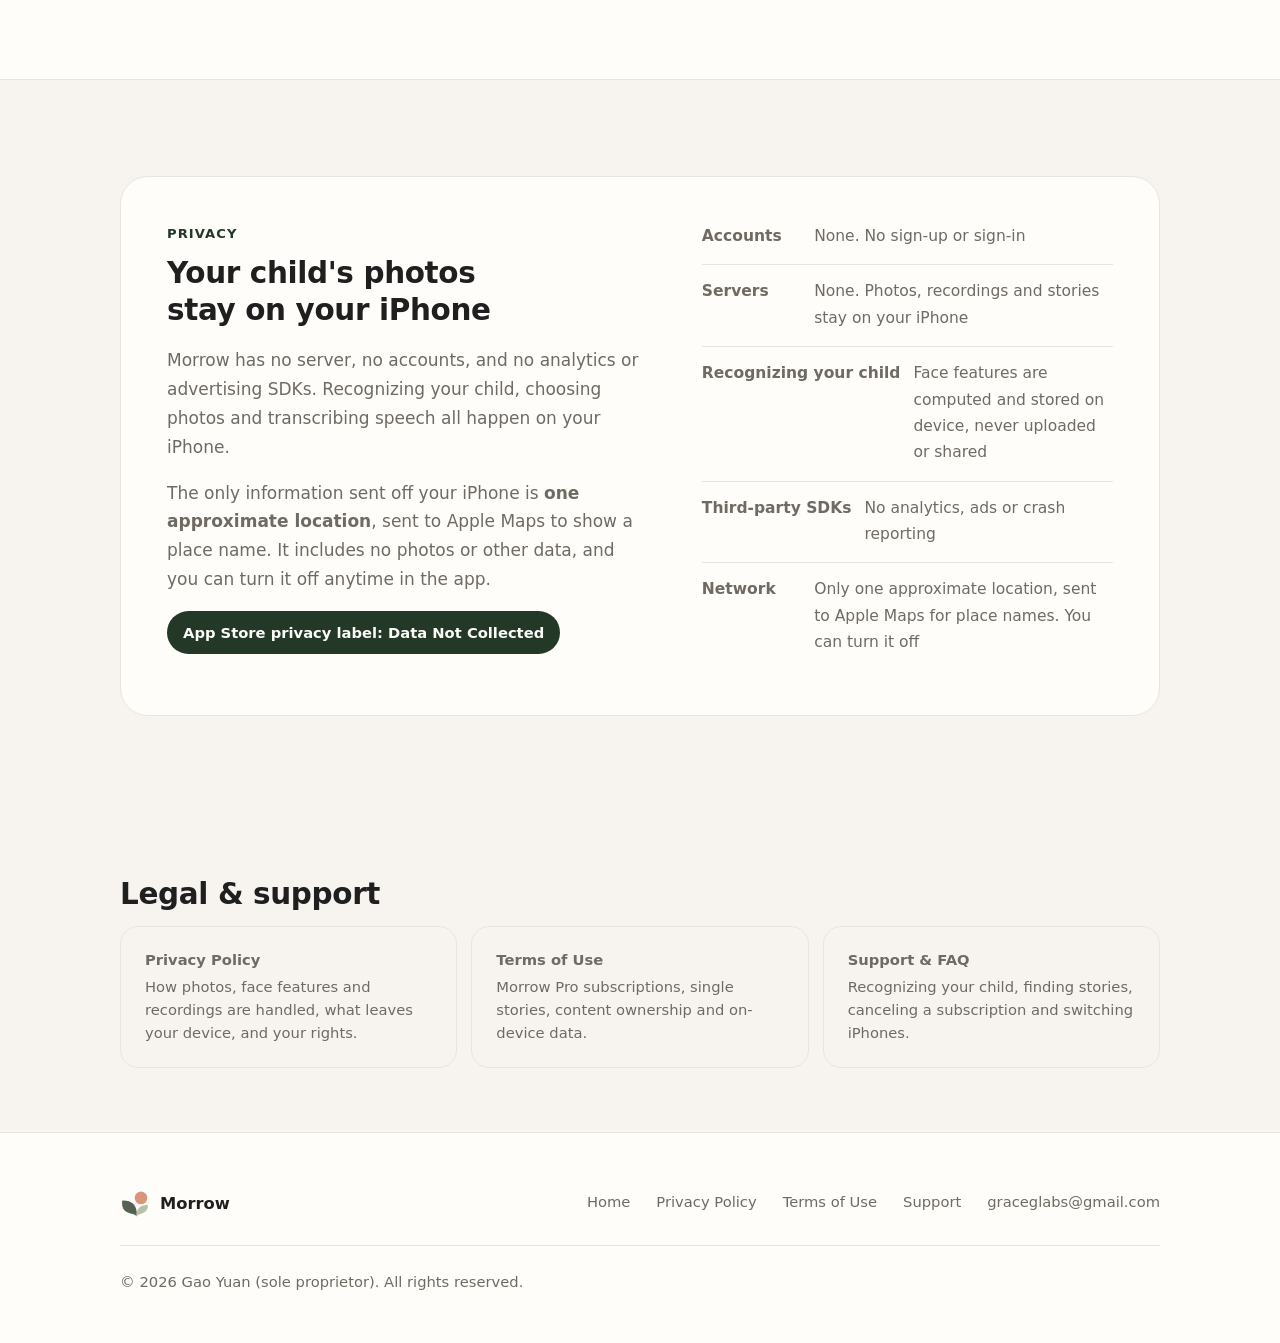
==== commit 05c57e87: "同步 慢慢/Morrow 站点" ====
--- a/morrow/index.html
+++ b/morrow/index.html
@@ -267,7 +267,7 @@
         <li><a href="privacy.html"><span lang="zh">隐私政策</span><span lang="en">Privacy Policy</span></a></li>
         <li><a href="terms.html"><span lang="zh">使用条款</span><span lang="en">Terms of Use</span></a></li>
         <li><a href="support.html"><span lang="zh">支持</span><span lang="en">Support</span></a></li>
-        <li><a href="mailto:graceglabs@163.com">graceglabs@163.com</a></li>
+        <li><span lang="zh"><a href="mailto:graceglabs@163.com">graceglabs@163.com</a></span><span lang="en"><a href="mailto:graceglabs@gmail.com">graceglabs@gmail.com</a></span></li>
       </ul>
     </div>
 
